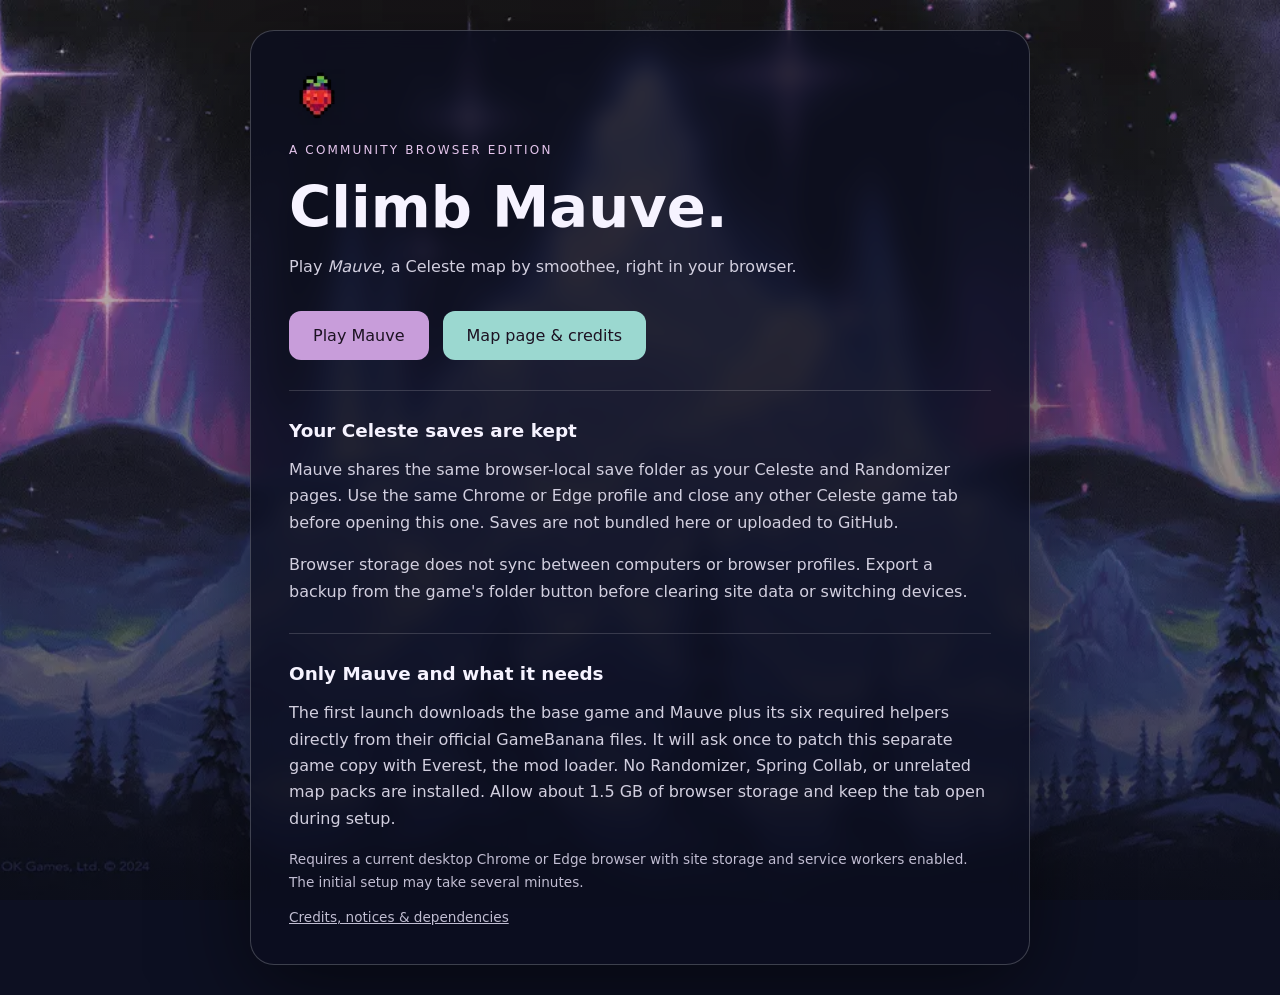
==== public-site/index.html @ 0d0a7246 "Create Mauve-only Celeste page" ====
<!doctype html>
<html lang="en">
<head>
  <meta charset="utf-8">
  <meta name="viewport" content="width=device-width,initial-scale=1">
  <meta name="theme-color" content="#171123">
  <title>Celeste — Mauve</title>
  <link rel="icon" href="./app.webp">
  <link rel="stylesheet" href="./public.css">
</head>
<body class="celeste-theme">
  <main class="card">
    <img src="./app.webp" width="56" height="56" alt="Celeste strawberry">
    <p class="eyebrow">A COMMUNITY BROWSER EDITION</p>
    <h1>Climb Mauve.</h1>
    <p>Play <em>Mauve</em>, a Celeste map by smoothee, right in your browser.</p>
    <div class="choices">
      <a class="button" href="./game.html?mode=mauve&amp;mods=1&amp;everest=1&amp;autoplay=1">Play Mauve</a>
      <a class="button secondary" href="https://gamebanana.com/mods/404124" target="_blank" rel="noopener noreferrer">Map page &amp; credits</a>
    </div>
    <section class="note">
      <h2>Your Celeste saves are kept</h2>
      <p>Mauve shares the same browser-local save folder as your Celeste and Randomizer pages. Use the same Chrome or Edge profile and close any other Celeste game tab before opening this one. Saves are not bundled here or uploaded to GitHub.</p>
      <p>Browser storage does not sync between computers or browser profiles. Export a backup from the game's folder button before clearing site data or switching devices.</p>
    </section>
    <section class="note">
      <h2>Only Mauve and what it needs</h2>
      <p>The first launch downloads the base game and Mauve plus its six required helpers directly from their official GameBanana files. It will ask once to patch this separate game copy with Everest, the mod loader. No Randomizer, Spring Collab, or unrelated map packs are installed. Allow about 1.5 GB of browser storage and keep the tab open during setup.</p>
      <p class="small">Requires a current desktop Chrome or Edge browser with site storage and service workers enabled. The initial setup may take several minutes.</p>
    </section>
    <a class="small" href="./credits.html">Credits, notices &amp; dependencies</a>
  </main>
</body>
</html>
---- public-site/public.css ----
:root {
  color-scheme: dark;
  font-family: system-ui, sans-serif;
  background: #0d1022;
  color: #f6f3ff;
  --page-accent: #c89dda;
  --page-secondary: #9bd8d0;
  --mountain-art: url("./splash.webp");
  --mountain-overlay: linear-gradient(180deg, rgba(8, 11, 26, .12), rgba(8, 11, 26, .4) 48%, rgba(8, 11, 26, .78) 100%);
}

* { box-sizing: border-box; }
body {
  margin: 0; min-height: 100vh; display: grid; place-items: center; padding: 30px;
  background-color: #0d1022; background-image: var(--mountain-overlay), var(--mountain-art);
  background-position: center, center 46%; background-size: cover; background-attachment: fixed; background-repeat: no-repeat;
}
.card {
  width: min(100%, 780px); padding: 38px; border: 1px solid #ffffff35; border-radius: 24px;
  background: rgba(11, 14, 31, .82); box-shadow: 0 24px 90px #0008; backdrop-filter: blur(10px);
}
.eyebrow { letter-spacing: .18em; font-size: .75rem; color: #e4c5ec; }
h1 { font-size: clamp(2rem, 6vw, 3.6rem); line-height: 1.07; margin: 16px 0; }
p { line-height: 1.65; color: #d2cfdf; }
.choices { display: flex; gap: 14px; flex-wrap: wrap; margin: 30px 0; }
.button {
  display: inline-block; background: var(--page-accent); color: #1c1222; padding: 15px 24px;
  border-radius: 12px; text-decoration: none; font-weight: 750; border: 0; font: inherit; cursor: pointer;
}
.secondary { background: var(--page-secondary); }
.note { border-top: 1px solid #ffffff28; margin-top: 28px; padding-top: 14px; }
h2 { font-size: 1.15rem; }
.small { font-size: .85rem; color: #c1bdd2; }
a { color: #e5d7ff; }
progress { width: 100%; height: 20px; margin: 16px 0; }
#status { overflow-wrap: anywhere; }
button { font: inherit; }
#startup {
  position: fixed; inset: 0; z-index: 9999; overflow: auto; display: grid; place-items: center;
  padding: 24px; background-color: #0d1022; background-image: var(--mountain-overlay), var(--mountain-art);
  background-position: center, center 46%; background-size: cover; background-attachment: fixed; background-repeat: no-repeat;
}
#startup .card { width: min(100%, 780px); }
.error { color: #ffabb9; }
#retry { display: none; }
@media (max-width: 600px) {
  body { padding: 18px; background-position: center, 50% center; }
  .card { padding: 26px 22px; }
  .choices { gap: 10px; }
  .button { width: 100%; text-align: center; }
}
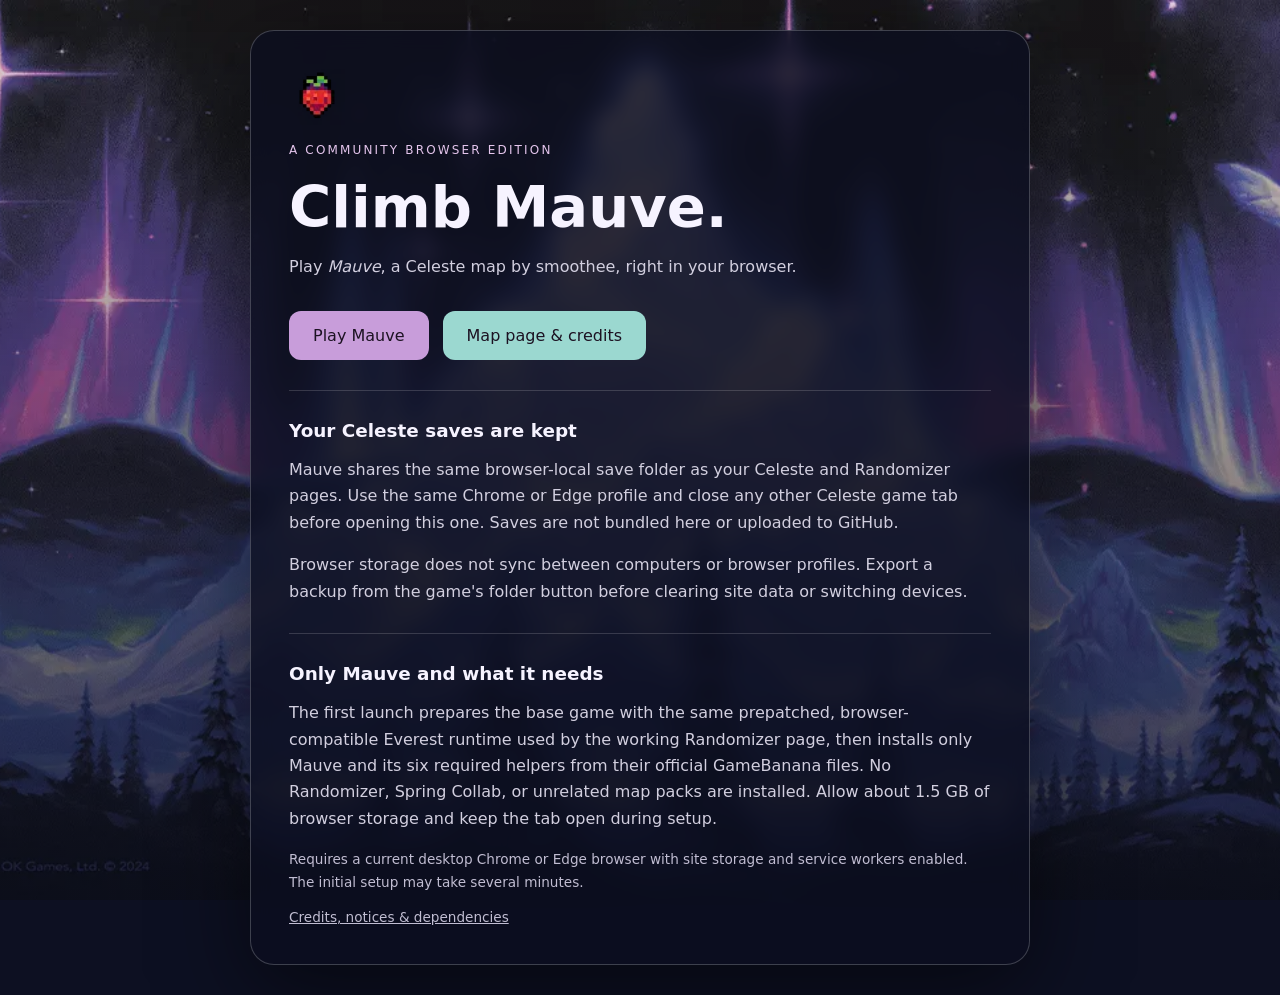
==== commit 257cc621: "Use Randomizer prepatched boot for Mauve" ====
--- a/public-site/index.html
+++ b/public-site/index.html
@@ -15,7 +15,7 @@
     <h1>Climb Mauve.</h1>
     <p>Play <em>Mauve</em>, a Celeste map by smoothee, right in your browser.</p>
     <div class="choices">
-      <a class="button" href="./game.html?mode=mauve&amp;mods=1&amp;everest=1&amp;autoplay=1">Play Mauve</a>
+      <a class="button" href="./game.html?mode=mauve&amp;mods=1&amp;prepatched=1&amp;autoplay=1">Play Mauve</a>
       <a class="button secondary" href="https://gamebanana.com/mods/404124" target="_blank" rel="noopener noreferrer">Map page &amp; credits</a>
     </div>
     <section class="note">
@@ -25,7 +25,7 @@
     </section>
     <section class="note">
       <h2>Only Mauve and what it needs</h2>
-      <p>The first launch downloads the base game and Mauve plus its six required helpers directly from their official GameBanana files. It will ask once to patch this separate game copy with Everest, the mod loader. No Randomizer, Spring Collab, or unrelated map packs are installed. Allow about 1.5 GB of browser storage and keep the tab open during setup.</p>
+      <p>The first launch prepares the base game with the same prepatched, browser-compatible Everest runtime used by the working Randomizer page, then installs only Mauve and its six required helpers from their official GameBanana files. No Randomizer, Spring Collab, or unrelated map packs are installed. Allow about 1.5 GB of browser storage and keep the tab open during setup.</p>
       <p class="small">Requires a current desktop Chrome or Edge browser with site storage and service workers enabled. The initial setup may take several minutes.</p>
     </section>
     <a class="small" href="./credits.html">Credits, notices &amp; dependencies</a>
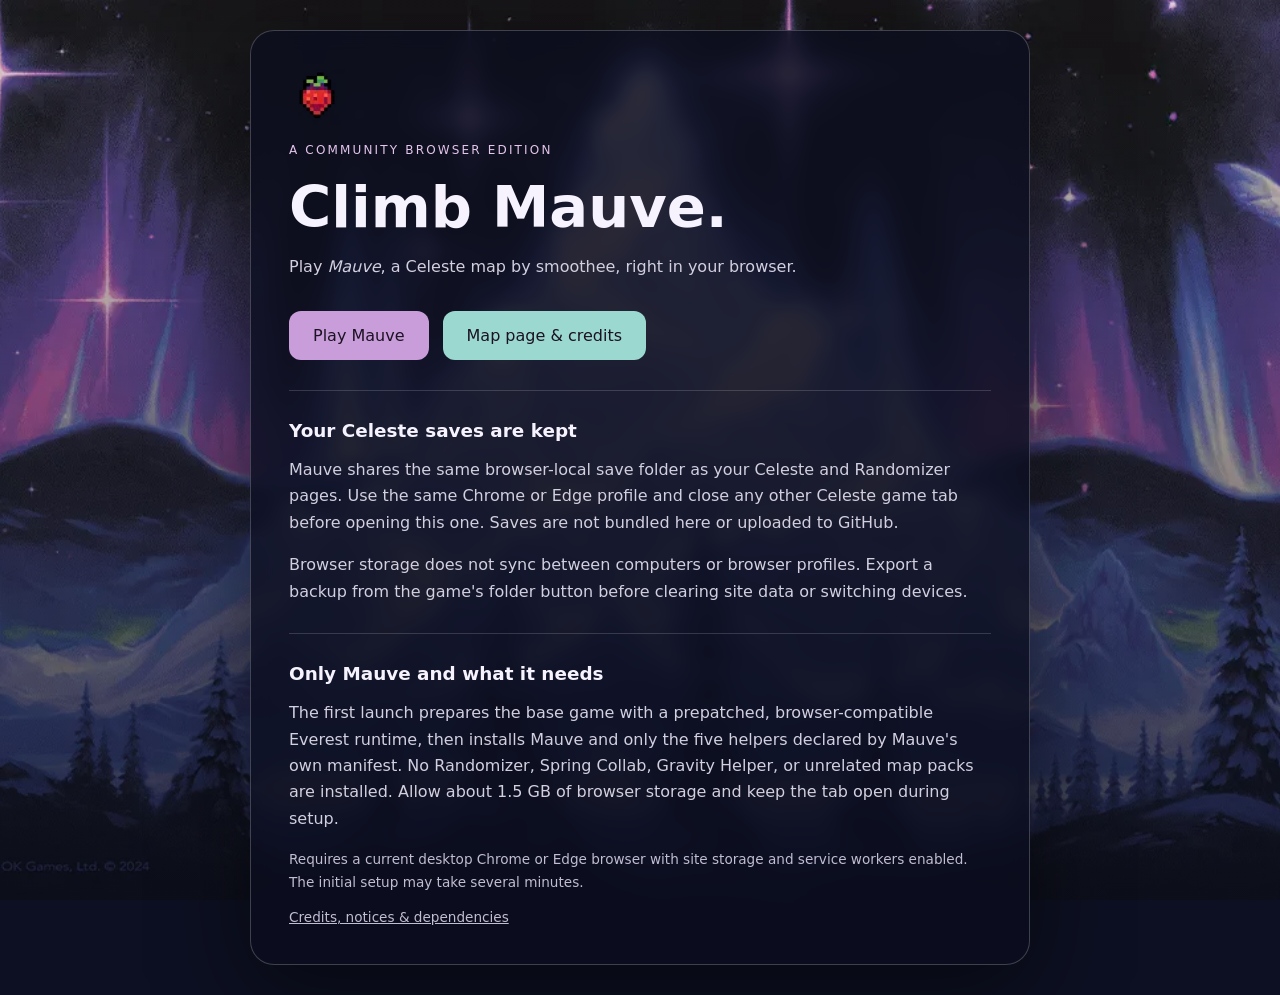
==== commit b29ee804: "Fix Mauve Everest runtime compatibility" ====
--- a/public-site/index.html
+++ b/public-site/index.html
@@ -25,7 +25,7 @@
     </section>
     <section class="note">
       <h2>Only Mauve and what it needs</h2>
-      <p>The first launch prepares the base game with the same prepatched, browser-compatible Everest runtime used by the working Randomizer page, then installs only Mauve and its six required helpers from their official GameBanana files. No Randomizer, Spring Collab, or unrelated map packs are installed. Allow about 1.5 GB of browser storage and keep the tab open during setup.</p>
+      <p>The first launch prepares the base game with a prepatched, browser-compatible Everest runtime, then installs Mauve and only the five helpers declared by Mauve's own manifest. No Randomizer, Spring Collab, Gravity Helper, or unrelated map packs are installed. Allow about 1.5 GB of browser storage and keep the tab open during setup.</p>
       <p class="small">Requires a current desktop Chrome or Edge browser with site storage and service workers enabled. The initial setup may take several minutes.</p>
     </section>
     <a class="small" href="./credits.html">Credits, notices &amp; dependencies</a>
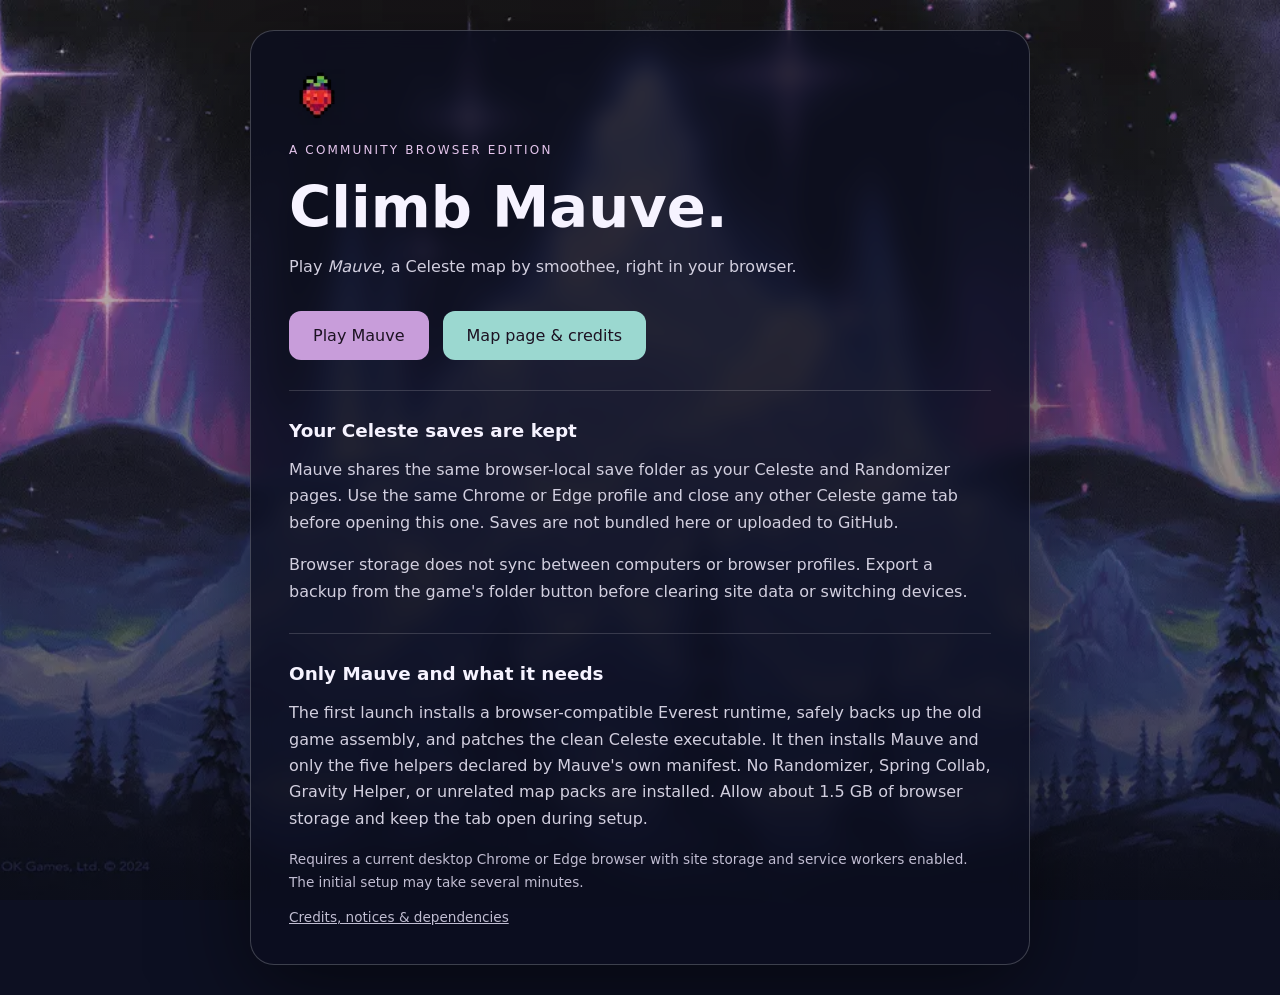
==== commit 80ea4fc9: "Patch Everest from the clean Celeste executable" ====
--- a/public-site/index.html
+++ b/public-site/index.html
@@ -25,7 +25,7 @@
     </section>
     <section class="note">
       <h2>Only Mauve and what it needs</h2>
-      <p>The first launch prepares the base game with a prepatched, browser-compatible Everest runtime, then installs Mauve and only the five helpers declared by Mauve's own manifest. No Randomizer, Spring Collab, Gravity Helper, or unrelated map packs are installed. Allow about 1.5 GB of browser storage and keep the tab open during setup.</p>
+      <p>The first launch installs a browser-compatible Everest runtime, safely backs up the old game assembly, and patches the clean Celeste executable. It then installs Mauve and only the five helpers declared by Mauve's own manifest. No Randomizer, Spring Collab, Gravity Helper, or unrelated map packs are installed. Allow about 1.5 GB of browser storage and keep the tab open during setup.</p>
       <p class="small">Requires a current desktop Chrome or Edge browser with site storage and service workers enabled. The initial setup may take several minutes.</p>
     </section>
     <a class="small" href="./credits.html">Credits, notices &amp; dependencies</a>
